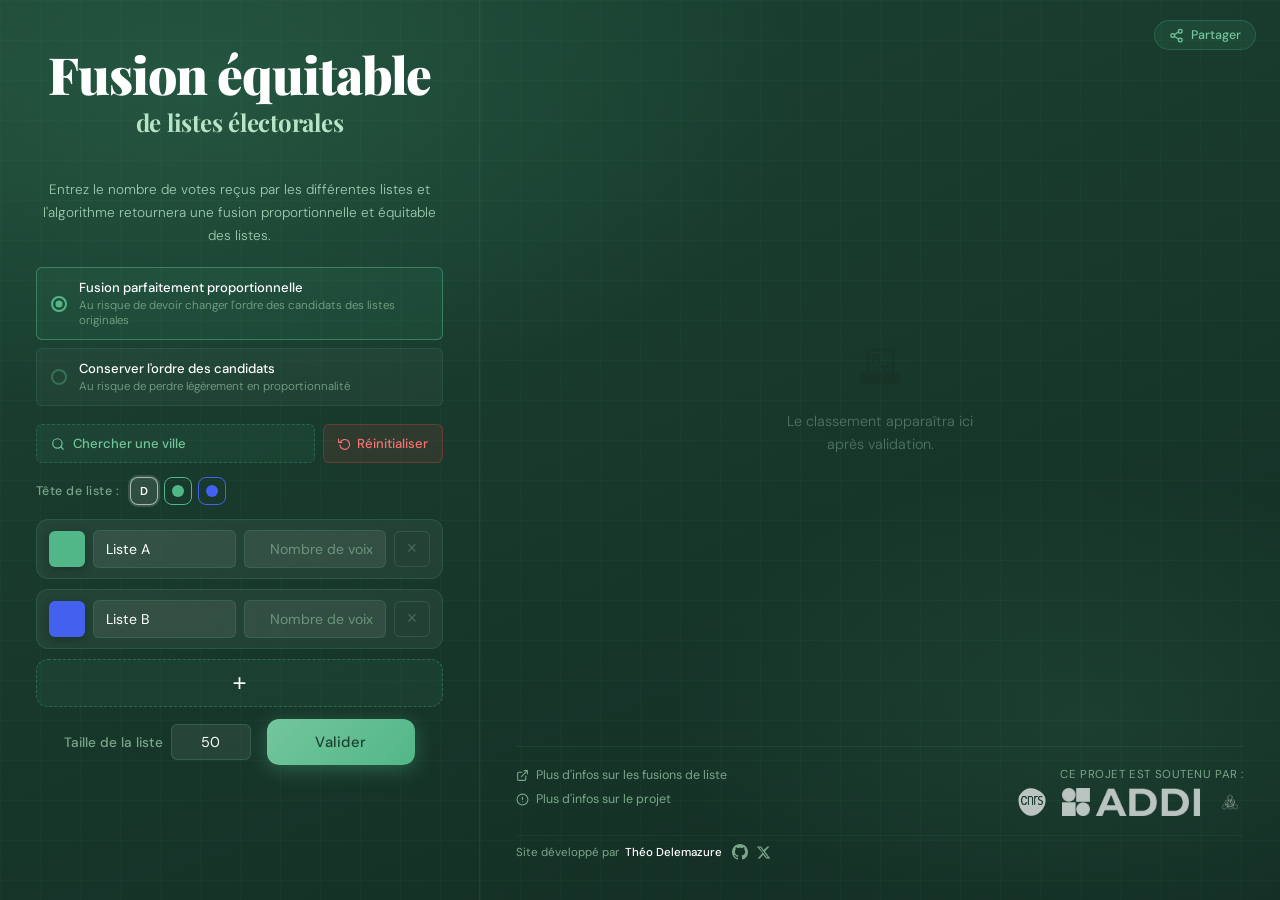
==== index.html @ e5d2de2e "initi" ====
<!DOCTYPE html>
<html lang="fr">
<head>
  <meta charset="UTF-8" />
  <meta name="viewport" content="width=device-width, initial-scale=1.0" />

  <title>Fusion équitable de listes électorales</title>
  <meta name="description" content="Calculez automatiquement la fusion proportionnelle et équitable de vos listes électorales grâce à l'algorithme Proportional Rankings." />

  <!-- Favicon SVG (logo dégradé vert→rouge) -->
  <link rel="icon" type="image/svg+xml" href="favicon.svg" />

  <!-- Open Graph (Facebook, LinkedIn, WhatsApp…) -->
  <meta property="og:type"        content="website" />
  <meta property="og:url"         content="https://theo.delemazure.fr/fusion/" />
  <meta property="og:title"       content="Fusion équitable de listes électorales" />
  <meta property="og:description" content="Calculez automatiquement la fusion proportionnelle et équitable de vos listes électorales grâce à l'algorithme Proportional Rankings." />
  <meta property="og:image"       content="https://theo.delemazure.fr/fusion/screenshot.png" />
  <meta property="og:image:width"  content="1200" />
  <meta property="og:image:height" content="630" />
  <meta property="og:locale"      content="fr_FR" />
  <meta property="og:site_name"   content="Fusion équitable" />

  <!-- Twitter Card -->
  <meta name="twitter:card"        content="summary_large_image" />
  <meta name="twitter:url"         content="https://theo.delemazure.fr/fusion/" />
  <meta name="twitter:title"       content="Fusion équitable de listes électorales" />
  <meta name="twitter:description" content="Calculez automatiquement la fusion proportionnelle et équitable de vos listes électorales grâce à l'algorithme Proportional Rankings." />
  <meta name="twitter:image"       content="https://theo.delemazure.fr/fusion/screenshot.png" />

  <link rel="preconnect" href="https://fonts.googleapis.com" />
  <link rel="preconnect" href="https://fonts.gstatic.com" crossorigin />
  <link href="https://fonts.googleapis.com/css2?family=Playfair+Display:wght@700;900&family=DM+Sans:wght@300;400;500&display=swap" rel="stylesheet" />
  <link rel="stylesheet" href="style.css" />
</head>
<body>

  <div class="bg-decoration"></div>

  <button class="share-btn" id="share-btn" title="Partager le classement">
    <svg width="15" height="15" viewBox="0 0 24 24" fill="none" stroke="currentColor" stroke-width="2" stroke-linecap="round" stroke-linejoin="round"><circle cx="18" cy="5" r="3"/><circle cx="6" cy="12" r="3"/><circle cx="18" cy="19" r="3"/><line x1="8.59" y1="13.51" x2="15.42" y2="17.49"/><line x1="15.41" y1="6.51" x2="8.59" y2="10.49"/></svg>
    Partager
  </button>

  <div class="page-wrapper">

    <!-- COLONNE GAUCHE : formulaire -->
    <main class="left-panel">

      <header class="hero">
<h1 class="hero-title">Fusion équitable</h1>
        <h2 class="hero-subtitle">de listes électorales</h2>
      </header>

      <section class="form-section">

        <p class="description">
          Entrez le nombre de votes reçus par les différentes listes et l'algorithme retournera une fusion proportionnelle et équitable des listes.
        </p>

        <!-- Mode de fusion -->
        <div class="mode-selector" id="mode-selector">
          <label class="mode-option active" id="mode-prop-label">
            <input type="radio" name="fusion-mode" value="proportional" checked class="mode-radio" />
            <span class="mode-checkmark"></span>
            <div class="mode-text">
              <span class="mode-title">Fusion parfaitement proportionnelle</span>
              <span class="mode-desc">Au risque de devoir changer l'ordre des candidats des listes originales</span>
            </div>
          </label>
          <label class="mode-option" id="mode-parity-label">
            <input type="radio" name="fusion-mode" value="parity" class="mode-radio" />
            <span class="mode-checkmark"></span>
            <div class="mode-text">
              <span class="mode-title">Conserver l'ordre des candidats</span>
              <span class="mode-desc">Au risque de perdre légèrement en proportionnalité</span>
            </div>
          </label>
        </div>

        <p class="parity-hint hidden" id="parity-hint">Indiquez le genre des têtes de liste à l'aide des boutons H et F.</p>

        <!-- Boutons ville -->
        <div class="city-action-row">
        <button class="city-search-btn" id="city-search-btn">
          <svg width="14" height="14" viewBox="0 0 24 24" fill="none" stroke="currentColor" stroke-width="2" stroke-linecap="round" stroke-linejoin="round"><circle cx="11" cy="11" r="8"/><line x1="21" y1="21" x2="16.65" y2="16.65"/></svg>
          Chercher une ville
        </button>
          <button class="reset-btn hidden" id="reset-btn" title="Réinitialiser le formulaire">
            <svg width="13" height="13" viewBox="0 0 24 24" fill="none" stroke="currentColor" stroke-width="2.2" stroke-linecap="round" stroke-linejoin="round"><polyline points="1 4 1 10 7 10"/><path d="M3.51 15a9 9 0 1 0 .49-4.5"/></svg>
            Réinitialiser
          </button>
        </div>

        <!-- Sélecteur tête de liste forcée -->
        <div class="forced-head-row" id="forced-head-row">
          <span class="forced-head-label">Tête de liste&nbsp;:</span>
          <div class="forced-head-btns" id="forced-head-btns">
            <!-- Bouton D (défaut) + boutons listes générés par JS -->
          </div>
        </div>

        <!-- Zone d'erreur -->
        <div class="error-box" id="error-box" aria-live="polite"></div>

        <div class="lists-wrapper" id="lists-wrapper"></div>

        <button class="add-btn" id="add-btn" aria-label="Ajouter une liste">
          <span class="add-btn-icon">+</span>
        </button>

        <div class="method-toggle-row">
          <span class="method-toggle-label">Méthode :</span>
          <div class="method-toggle" id="method-toggle">
            <button class="method-btn" data-method="classic">Écart minimal</button>
            <button class="method-btn active" data-method="dhondt">D'Hondt</button>
          </div>
        </div>

        <div class="validate-row">
          <div class="seats-input-group">
            <label class="seats-label" for="seats-input">Taille de la liste</label>
            <input type="number" id="seats-input" class="seats-input" value="50" min="5" max="200" />
          </div>
          <button class="validate-btn" id="validate-btn">Valider</button>
        </div>

      </section>

    </main>

    <!-- COLONNE DROITE : résultats -->
    <aside class="right-panel" id="right-panel">

      <div class="results-placeholder" id="results-placeholder">
        <span class="results-placeholder-icon">🗳</span>
        <p>Le classement apparaîtra ici après validation.</p>
      </div>
      <div class="results-content" id="results-content"></div>

      <!-- Footer info -->
      <footer class="info-footer">
        <div class="info-footer-links">
          <a href="https://example.com/article-fusions" target="_blank" class="info-link">
            <svg width="13" height="13" viewBox="0 0 24 24" fill="none" stroke="currentColor" stroke-width="2" stroke-linecap="round" stroke-linejoin="round"><path d="M18 13v6a2 2 0 0 1-2 2H5a2 2 0 0 1-2-2V8a2 2 0 0 1 2-2h6"/><polyline points="15 3 21 3 21 9"/><line x1="10" y1="14" x2="21" y2="3"/></svg>
            Plus d'infos sur les fusions de liste
          </a>
          <button class="info-link" id="info-project-btn">
            <svg width="13" height="13" viewBox="0 0 24 24" fill="none" stroke="currentColor" stroke-width="2" stroke-linecap="round" stroke-linejoin="round"><circle cx="12" cy="12" r="10"/><line x1="12" y1="8" x2="12" y2="12"/><line x1="12" y1="16" x2="12.01" y2="16"/></svg>
            Plus d'infos sur le projet
          </button>
        </div>

        <div class="info-footer-support">
          <span class="info-support-label">Ce projet est soutenu par :</span>
          <div class="info-logos">
            <a href="https://www.cnrs.fr" target="_blank"><img src="img/logo-cnrs.png" alt="CNRS" class="info-logo" /></a>
            <a href="https://advancingdemocracy.eu/" target="_blank"><img src="img/logo-addi.png" alt="ADDI" class="info-logo" /></a>
            <a href="https://www.maths-vives.fr/" target="_blank"><img src="img/logo-math-vives.png" alt="Math Vives" class="info-logo" /></a>
            <!-- Ajouter d'autres logos ici -->
          </div>
        </div>

        <div class="info-footer-dev info-dev">
          Site développé par
          <a href="https://theo.delemazure.fr" target="_blank" class="info-dev-name">Théo Delemazure</a>
          <div class="info-dev-links">
            <a href="https://github.com/TheoDlmz" target="_blank" title="GitHub" class="info-icon-link">
              <svg width="16" height="16" viewBox="0 0 24 24" fill="currentColor"><path d="M12 0C5.37 0 0 5.37 0 12c0 5.31 3.435 9.795 8.205 11.385.6.105.825-.255.825-.57 0-.285-.015-1.23-.015-2.235-3.015.555-3.795-.735-4.035-1.41-.135-.345-.72-1.41-1.23-1.695-.42-.225-1.02-.78-.015-.795.945-.015 1.62.87 1.845 1.23 1.08 1.815 2.805 1.305 3.495.99.105-.78.42-1.305.765-1.605-2.67-.3-5.46-1.335-5.46-5.925 0-1.305.465-2.385 1.23-3.225-.12-.3-.54-1.53.12-3.18 0 0 1.005-.315 3.3 1.23.96-.27 1.98-.405 3-.405s2.04.135 3 .405c2.295-1.56 3.3-1.23 3.3-1.23.66 1.65.24 2.88.12 3.18.765.84 1.23 1.905 1.23 3.225 0 4.605-2.805 5.625-5.475 5.925.435.375.81 1.095.81 2.22 0 1.605-.015 2.895-.015 3.3 0 .315.225.69.825.57A12.02 12.02 0 0 0 24 12c0-6.63-5.37-12-12-12z"/></svg>
            </a>
            <a href="https://twitter.com/DelemazureTheo" target="_blank" title="Twitter / X" class="info-icon-link">
              <svg width="15" height="15" viewBox="0 0 24 24" fill="currentColor"><path d="M18.244 2.25h3.308l-7.227 8.26 8.502 11.24H16.17l-4.714-6.231-5.401 6.231H2.748l7.73-8.835L1.254 2.25H8.08l4.253 5.622 5.911-5.622zm-1.161 17.52h1.833L7.084 4.126H5.117z"/></svg>
            </a>
          </div>
        </div>
      </footer>
    </aside>

  </div>

  <!-- Modal info projet -->
  <div class="info-overlay" id="info-overlay"></div>
  <div class="info-modal" id="info-modal">
    <button class="share-modal-close" id="info-modal-close">&times;</button>

    <section class="info-section">
      <h2 class="info-modal-title">Qui sommes-nous ?</h2>
      <p class="info-modal-text">Nous sommes chercheurs en informatique et en économie, spécialisés dans le domaine du choix social — un champ de recherche interdisciplinaire qui étudie comment agréger les préférences individuelles de manière juste et équitable.</p>
      <ul class="info-team">
        <li class="info-team-member">
          <span class="info-team-name"><a href="https://sites.google.com/view/antoineprevotat" target="_blank" class="info-team-link">Antoine Prévotat</a></span>
          <span class="info-team-affil">Doctorant au GATE Saint-Etienne</span>
        </li>
        <li class="info-team-member">
          <span class="info-team-name"><a href="https://theo.delemazure.fr" target="_blank" class="info-team-link">Théo Delemazure</a></span>
          <span class="info-team-affil">Chercheur post-doctorant à l'ILLC de l'Université d'Amsterdam</span>
        </li>
        <li class="info-team-member">
          <span class="info-team-name"><a href="https://www.lamsade.dauphine.fr/~lang/" target="_blank" class="info-team-link">Jérôme Lang</a></span>
          <span class="info-team-affil">Directeur de recherche CNRS au LAMSADE, Université Paris-Dauphine</span>
        </li>
      </ul>
      <p class="info-modal-text">Merci aussi à <a href="https://dominik-peters.de/" target="_blank" class="info-team-link">Dominik Peters</a> pour ses retours et Olivier Rouyer pour son aide.</p>
      <p class="info-modal-text">Ce projet est notamment rendu possible grâce aux financements de l'ANR « Condorcet » (<a href="https://www.maths-vives.fr/" target="_blank" class="info-team-link">Maths-vives</a>, <a href="https://anr.fr/france-2030/france-2030/" target="_blank" class="info-team-link">France 2030</a>) et de l'ERC Synergy Grant <a href="https://advancingdemocracy.eu/" target="_blank" class="info-team-link">ADDI</a>.</p>
      
      </ul>
    </section>

    <section class="info-section">
      <h2 class="info-modal-title">Quel est l'algorithme utilisé ?</h2>
      <p class="info-modal-text">L'algorithme utilisé est inspiré de la méthode de D'Hondt et suit la procédure suivante :</p>
      <pre class="info-code">Initialiser S_i = 0 pour chaque liste i
Répéter pour chaque siège k = 1 … N :
    Calculer X_i = Votes_i / (S_i + 1) pour chaque liste i
    Attribuer le siège à la liste i* qui maximise X_i
    Incrémenter S_i*</pre>
      <p class="info-modal-text info-modal-text--small">La variante qui conserve l'ordre des candidats ne prend en compte, à chaque étape, que les listes pour lesquelles le genre du prochain candidat disponible correspond au genre requis par l'alternance hommes-femmes.</p>
    </section>

    <section class="info-section">
      <h2 class="info-modal-title">Des questions ?</h2>
      <p class="info-modal-text">Vous pouvez nous contacter par e-mail à <a href="mailto:theo.delemazure@dauphine.eu" class="info-contact-link"><span class="__cf_email__" data-cfemail="700418151f5e14151c151d110a050215301411050018191e155e1505">theo.delemazure@dauphine.eu</span></a>, sur Twitter&nbsp;<a href="https://twitter.com/DelemazureTheo" target="_blank" class="info-contact-link">@DelemazureTheo</a> ou sur Bluesky&nbsp;<a href="https://bsky.app/profile/delemazuretheo.bsky.social" target="_blank" class="info-contact-link">@delemazuretheo.bsky.social</a>.</p>
    </section>
  </div>

  <!-- Modal recherche ville -->
  <div class="city-overlay" id="city-overlay"></div>
  <div class="city-modal" id="city-modal">
    <button class="share-modal-close" id="city-modal-close">&times;</button>
    <div class="city-modal-header">
      <div class="share-modal-icon">
        <svg width="20" height="20" viewBox="0 0 24 24" fill="none" stroke="currentColor" stroke-width="2" stroke-linecap="round" stroke-linejoin="round"><circle cx="11" cy="11" r="8"/><line x1="21" y1="21" x2="16.65" y2="16.65"/></svg>
      </div>
      <div>
        <h3 class="share-modal-title">Chercher une ville</h3>
        <p class="share-modal-desc">Choisissez une ville et sélectionnez les listes à fusionner.</p>
      </div>
    </div>

    <!-- Étape 1 : recherche ville -->
    <div id="city-step-1">
      <div class="city-input-wrapper">
        <input type="text" id="city-search-input" class="city-input" placeholder="Nom de la ville (min. 3 caractères)…" autocomplete="off" />
        <div class="city-results" id="city-results"></div>
      </div>
    </div>

    <!-- Étape 2 : sélection des listes (caché initialement) -->
    <div id="city-step-2" class="hidden">
      <div class="city-selected-city" id="city-selected-city"></div>
      <p class="city-step2-desc">Cochez les listes à fusionner (2 à 5) :</p>
      <div class="city-lists-checkboxes" id="city-lists-checkboxes"></div>
      <div class="city-use-candidates">
        <label class="city-candidates-label">
          <input type="checkbox" id="city-use-candidates-chk" class="city-candidates-chk" checked />
          <span>Utiliser les noms des candidats</span>
        </label>
      </div>
      <div class="city-modal-footer">
<button class="city-import-btn" id="city-import-btn" disabled>Importer les listes</button>
      </div>
    </div>
  </div>

  <!-- Modal partage -->
  <div class="share-overlay" id="share-overlay"></div>
  <div class="share-modal" id="share-modal">
    <button class="share-modal-close" id="share-modal-close">&times;</button>
    <div class="share-modal-icon">
      <svg width="22" height="22" viewBox="0 0 24 24" fill="none" stroke="currentColor" stroke-width="2" stroke-linecap="round" stroke-linejoin="round"><circle cx="18" cy="5" r="3"/><circle cx="6" cy="12" r="3"/><circle cx="18" cy="19" r="3"/><line x1="8.59" y1="13.51" x2="15.42" y2="17.49"/><line x1="15.41" y1="6.51" x2="8.59" y2="10.49"/></svg>
    </div>
    <h3 class="share-modal-title">Partager le classement</h3>
    <p class="share-modal-desc">Vous pouvez partager le classement que vous avez obtenu grâce au lien suivant. Toutes les modifications que vous ferez ensuite ne seront pas prises en compte — si vous souhaitez les repartager, cliquez à nouveau sur Partager.</p>
    <div class="share-link-row">
      <div class="share-link-input" id="share-link-display">Génération du lien…</div>
      <button class="share-copy-btn" id="share-copy-btn" title="Copier le lien">
        <svg width="15" height="15" viewBox="0 0 24 24" fill="none" stroke="currentColor" stroke-width="2" stroke-linecap="round" stroke-linejoin="round"><rect x="9" y="9" width="13" height="13" rx="2"/><path d="M5 15H4a2 2 0 0 1-2-2V4a2 2 0 0 1 2-2h9a2 2 0 0 1 2 2v1"/></svg>
      </button>
    </div>
    </div>
  </div>

  <script src="script.js"></script>
</body>
</html>
---- style.css ----
/* =========================================
   CSS VARIABLES & RESET
   ========================================= */

:root {
  --green-deep:    #1B4332;
  --green-dark:    #2D6A4F;
  --green-mid:     #40916C;
  --green-base:    #52B788;
  --green-light:   #74C69D;
  --green-pale:    #B7E4C7;
  --green-ghost:   #D8F3DC;

  --cream:         #F8FAF5;
  --white:         #FFFFFF;

  --text-dark:     #1B2E22;
  --text-mid:      #3A5A46;
  --text-muted:    #7BA68A;

  --red-soft:      #E63946;
  --red-hover:     #C1121F;

  --radius-sm:     6px;
  --radius-md:     12px;
  --radius-lg:     20px;

  --shadow-sm:     0 2px 8px rgba(27, 67, 50, 0.10);
  --shadow-md:     0 6px 24px rgba(27, 67, 50, 0.14);
  --shadow-lg:     0 16px 48px rgba(27, 67, 50, 0.18);

  --transition:    0.22s cubic-bezier(0.4, 0, 0.2, 1);
}

*, *::before, *::after {
  box-sizing: border-box;
  margin: 0;
  padding: 0;
}

html, body {
  height: 100%;
  font-size: 16px;
}

body {
  background-color: var(--green-deep);
  color: var(--text-dark);
  font-family: 'DM Sans', sans-serif;
  overflow: hidden;
  position: relative;
}

/* =========================================
   BACKGROUND DECORATION
   ========================================= */

.bg-decoration {
  position: fixed;
  inset: 0;
  z-index: 0;
  pointer-events: none;
  background:
    radial-gradient(ellipse 80% 60% at 15% 10%, rgba(82, 183, 136, 0.18) 0%, transparent 60%),
    radial-gradient(ellipse 60% 50% at 85% 80%, rgba(64, 145, 108, 0.14) 0%, transparent 55%),
    linear-gradient(160deg, var(--green-deep) 0%, #142d24 100%);
}

.bg-decoration::after {
  content: '';
  position: absolute;
  inset: 0;
  background-image:
    linear-gradient(rgba(82, 183, 136, 0.04) 1px, transparent 1px),
    linear-gradient(90deg, rgba(82, 183, 136, 0.04) 1px, transparent 1px);
  background-size: 40px 40px;
}

/* =========================================
   TWO-COLUMN PAGE WRAPPER
   ========================================= */

.page-wrapper {
  position: relative;
  z-index: 1;
  display: flex;
  height: 100vh;
  width: 100%;
}

/* =========================================
   LEFT PANEL
   ========================================= */

.left-panel {
  flex: 0 0 480px;
  min-width: 320px;
  height: 100vh;
  overflow-y: auto;
  padding: 48px 36px 32px;
  border-right: 1px solid rgba(82, 183, 136, 0.12);
}

/* scrollbar gauche */
.left-panel::-webkit-scrollbar { width: 4px; }
.left-panel::-webkit-scrollbar-track { background: transparent; }
.left-panel::-webkit-scrollbar-thumb { background: rgba(82, 183, 136, 0.25); border-radius: 2px; }

/* =========================================
   RIGHT PANEL
   ========================================= */

.right-panel {
  flex: 1;
  height: 100vh;
  overflow-y: auto;
  padding: 48px 36px 32px;
  display: flex;
  flex-direction: column;
  position: relative;
}

.right-panel::-webkit-scrollbar { width: 4px; }
.right-panel::-webkit-scrollbar-track { background: transparent; }
.right-panel::-webkit-scrollbar-thumb { background: rgba(82, 183, 136, 0.25); border-radius: 2px; }

/* Placeholder avant calcul */
.results-placeholder {
  flex: 1;
  display: flex;
  flex-direction: column;
  align-items: center;
  justify-content: center;
  gap: 14px;
  opacity: 0.35;
  text-align: center;
}

.results-placeholder-icon {
  font-size: 2.8rem;
}

.results-placeholder p {
  font-size: 0.9rem;
  color: var(--green-pale);
  font-weight: 300;
  max-width: 220px;
  line-height: 1.6;
}

.results-placeholder.hidden {
  display: none;
}

/* =========================================
   RESULTS CONTENT
   ========================================= */

.results-content {
  display: none;
  flex-direction: column;
  gap: 0;
}

.results-content.visible {
  display: flex;
}

.results-header {
  margin-bottom: 20px;
}

.results-title {
  font-family: 'Playfair Display', serif;
  font-size: 1.5rem;
  font-weight: 700;
  color: var(--white);
  margin-bottom: 4px;
}

.results-subtitle {
  font-size: 0.8rem;
  color: var(--text-muted);
  font-weight: 300;
  letter-spacing: 0.04em;
}

/* Résumé des scores */
.results-summary {
  display: flex;
  flex-wrap: wrap;
  gap: 8px;
  margin-bottom: 20px;
}

.summary-chip {
  display: flex;
  align-items: center;
  gap: 7px;
  padding: 5px 12px;
  border-radius: 999px;
  background: rgba(255,255,255,0.06);
  border: 1px solid rgba(82, 183, 136, 0.15);
  font-size: 0.78rem;
  color: var(--green-pale);
}

.summary-chip-dot {
  width: 9px;
  height: 9px;
  border-radius: 50%;
  flex-shrink: 0;
}

/* Classement */
.ranking-list {
  display: flex;
  flex-direction: column;
  gap: 4px;
}

.ranking-item {
  display: flex;
  align-items: center;
  gap: 8px;
  padding: 9px 10px 9px 8px;
  border-radius: var(--radius-sm);
  animation: itemFadeIn 0.3s ease both;
  cursor: grab;
  user-select: none;
  transition: opacity var(--transition), transform var(--transition), box-shadow var(--transition);
}

.ranking-item:active {
  cursor: grabbing;
}

.ranking-item.drag-src {
  opacity: 0.35;
}

.ranking-item.drag-over-top {
  box-shadow: 0 -3px 0 0 rgba(255,255,255,0.8) inset;
  transform: translateY(2px);
}

.ranking-item.drag-over-bot {
  box-shadow: 0 3px 0 0 rgba(255,255,255,0.8) inset;
  transform: translateY(-2px);
}

.ranking-item.no-anim {
  animation: none !important;
}

@keyframes itemFadeIn {
  from { opacity: 0; transform: translateX(10px); }
  to   { opacity: 1; transform: translateX(0); }
}

/* Poignée drag */
.ranking-handle {
  display: flex;
  align-items: center;
  flex-shrink: 0;
  opacity: 0.5;
  transition: opacity var(--transition);
}

.ranking-item:hover .ranking-handle {
  opacity: 1;
}

.ranking-position {
  font-size: 0.72rem;
  font-weight: 500;
  width: 22px;
  text-align: right;
  flex-shrink: 0;
  font-variant-numeric: tabular-nums;
}

.ranking-name {
  font-size: 0.88rem;
  font-weight: 500;
  flex: 1;
  min-width: 0;
  overflow: hidden;
  text-overflow: ellipsis;
  white-space: nowrap;
}

/* Bouton crayon */
.ranking-edit-btn {
  flex-shrink: 0;
  width: 26px;
  height: 26px;
  border: none;
  background: rgba(0,0,0,0.12);
  border-radius: 5px;
  display: flex;
  align-items: center;
  justify-content: center;
  cursor: pointer;
  opacity: 0;
  transition: opacity var(--transition), background var(--transition), transform var(--transition);
  padding: 0;
}

.ranking-item:hover .ranking-edit-btn {
  opacity: 1;
}

.ranking-edit-btn:hover {
  background: rgba(0,0,0,0.22);
  transform: scale(1.1);
}

/* Dropdown choix parti */
.parti-dropdown {
  position: absolute;
  z-index: 100;
  background: #1e3d2f;
  border: 1px solid rgba(82,183,136,0.3);
  border-radius: var(--radius-md);
  padding: 6px;
  width: 155px;
  box-shadow: var(--shadow-lg);
  animation: dropdownIn 0.15s ease;
}

@keyframes dropdownIn {
  from { opacity: 0; transform: scale(0.95) translateY(-4px); }
  to   { opacity: 1; transform: scale(1) translateY(0); }
}

.parti-option {
  display: flex;
  align-items: center;
  gap: 9px;
  padding: 8px 10px;
  border-radius: var(--radius-sm);
  cursor: pointer;
  font-size: 0.85rem;
  color: var(--green-pale);
  transition: background var(--transition);
}

.parti-option:hover {
  background: rgba(82,183,136,0.15);
  color: var(--white);
}

.parti-option.current {
  color: var(--white);
  font-weight: 500;
}

.parti-option.current::after {
  content: '✓';
  margin-left: auto;
  font-size: 0.75rem;
  color: var(--green-base);
}

.parti-option-dot {
  width: 10px;
  height: 10px;
  border-radius: 50%;
  flex-shrink: 0;
}

/* =========================================
   HERO / HEADER
   ========================================= */

.hero {
  text-align: center;
  margin-bottom: 40px;
}

.hero-title {
  font-family: 'Playfair Display', serif;
  font-weight: 900;
  font-size: clamp(2rem, 5vw, 3.2rem);
  line-height: 1.05;
  color: var(--white);
  letter-spacing: -0.02em;
}

.hero-subtitle {
  font-family: 'Playfair Display', serif;
  font-weight: 700;
  font-size: clamp(1rem, 2.5vw, 1.5rem);
  color: var(--green-pale);
  letter-spacing: -0.01em;
  margin-top: 4px;
}

/* =========================================
   FORM SECTION
   ========================================= */

.form-section {
  display: flex;
  flex-direction: column;
  gap: 0;
}

.description {
  font-size: 0.85rem;
  font-weight: 300;
  line-height: 1.7;
  color: var(--green-pale);
  text-align: center;
  margin-bottom: 20px;
  opacity: 0.85;
}

/* =========================================
   ERROR BOX
   ========================================= */

.error-box {
  display: none;
  background: rgba(230, 57, 70, 0.12);
  border: 1px solid rgba(230, 57, 70, 0.35);
  border-radius: var(--radius-md);
  padding: 12px 16px;
  margin-bottom: 14px;
  font-size: 0.85rem;
  color: #ff8a93;
  line-height: 1.5;
  animation: errorIn 0.2s ease;
}

@keyframes errorIn {
  from { opacity: 0; transform: translateY(-4px); }
  to   { opacity: 1; transform: translateY(0); }
}

.error-box.visible {
  display: block;
}

/* =========================================
   LISTS WRAPPER
   ========================================= */

.lists-wrapper {
  display: flex;
  flex-direction: column;
  gap: 10px;
}

/* =========================================
   LIST ROW
   ========================================= */

.list-row {
  display: grid;
  grid-template-columns: 36px 1fr 1fr 36px;
  align-items: center;
  gap: 8px;
  background: rgba(255, 255, 255, 0.05);
  border: 1px solid rgba(82, 183, 136, 0.18);
  border-radius: var(--radius-md);
  padding: 10px 12px;
  backdrop-filter: blur(6px);
  transition: border-color var(--transition), box-shadow var(--transition);
}

.list-row.error-highlight {
  border-color: rgba(230, 57, 70, 0.5);
}

@keyframes rowSlideIn {
  from { opacity: 0; transform: translateY(-8px); }
  to   { opacity: 1; transform: translateY(0); }
}

.list-row:hover {
  border-color: rgba(82, 183, 136, 0.35);
  box-shadow: var(--shadow-sm);
}

/* =========================================
   COLOR SWATCH
   ========================================= */

.color-swatch-wrapper {
  position: relative;
  width: 36px;
  height: 36px;
  flex-shrink: 0;
}

.color-swatch-display {
  width: 36px;
  height: 36px;
  border-radius: var(--radius-sm);
  cursor: pointer;
  box-shadow: 0 2px 8px rgba(0,0,0,0.25);
  transition: transform var(--transition), box-shadow var(--transition);
  pointer-events: none;
}

.color-swatch-wrapper:hover .color-swatch-display {
  transform: scale(1.1);
  box-shadow: 0 4px 14px rgba(0,0,0,0.35);
}

.color-swatch {
  position: absolute;
  inset: 0;
  opacity: 0;
  width: 100%;
  height: 100%;
  cursor: pointer;
  border: none;
  padding: 0;
}

/* =========================================
   INPUTS
   ========================================= */

.input-name,
.input-votes {
  background: rgba(255, 255, 255, 0.07);
  border: 1px solid rgba(82, 183, 136, 0.2);
  border-radius: var(--radius-sm);
  padding: 9px 12px;
  font-family: 'DM Sans', sans-serif;
  font-size: 0.88rem;
  font-weight: 400;
  color: var(--white);
  outline: none;
  width: 100%;
  transition: border-color var(--transition), background var(--transition), box-shadow var(--transition);
}

.input-name::placeholder,
.input-votes::placeholder {
  color: var(--text-muted);
  opacity: 0.8;
}

.input-name:focus,
.input-votes:focus {
  border-color: var(--green-base);
  background: rgba(82, 183, 136, 0.1);
  box-shadow: 0 0 0 3px rgba(82, 183, 136, 0.15);
}

.input-votes {
  text-align: right;
}

/* =========================================
   DELETE BUTTON
   ========================================= */

.delete-btn {
  width: 36px;
  height: 36px;
  border-radius: var(--radius-sm);
  border: 1px solid rgba(255, 255, 255, 0.1);
  background: transparent;
  color: rgba(255, 255, 255, 0.2);
  font-size: 1.1rem;
  line-height: 1;
  cursor: default;
  display: flex;
  align-items: center;
  justify-content: center;
  transition: background var(--transition), border-color var(--transition), color var(--transition), transform var(--transition);
  flex-shrink: 0;
}

.delete-btn.active {
  border-color: rgba(230, 57, 70, 0.4);
  color: var(--red-soft);
  cursor: pointer;
}

.delete-btn.active:hover {
  background: rgba(230, 57, 70, 0.15);
  border-color: var(--red-soft);
  transform: scale(1.08);
}

.delete-btn.active:active {
  transform: scale(0.95);
}

/* =========================================
   ADD BUTTON
   ========================================= */

.add-btn {
  margin-top: 10px;
  width: 100%;
  height: 48px;
  background: rgba(82, 183, 136, 0.07);
  border: 1.5px dashed rgba(82, 183, 136, 0.35);
  border-radius: var(--radius-md);
  display: flex;
  align-items: center;
  justify-content: center;
  cursor: pointer;
  transition: background var(--transition), border-color var(--transition), transform var(--transition);
}

.add-btn:hover {
  background: rgba(82, 183, 136, 0.14);
  border-color: var(--green-base);
}

.add-btn:active {
  transform: scale(0.99);
}

.add-btn.hidden {
  display: none;
}

.add-btn-icon {
  color: var(--white);
  font-size: 1.5rem;
  font-weight: 300;
  line-height: 1;
  user-select: none;
  transition: transform var(--transition);
}

.add-btn:hover .add-btn-icon {
  transform: scale(1.2) rotate(90deg);
}

/* =========================================
   VALIDATE BUTTON
   ========================================= */

.validate-btn {
  font-family: 'DM Sans', sans-serif;
  font-size: 0.92rem;
  font-weight: 500;
  letter-spacing: 0.04em;
  color: var(--green-deep);
  background: linear-gradient(135deg, var(--green-light) 0%, var(--green-base) 100%);
  border: none;
  border-radius: var(--radius-md);
  padding: 13px 48px;
  cursor: pointer;
  box-shadow: 0 4px 20px rgba(82, 183, 136, 0.35);
  transition: transform var(--transition), box-shadow var(--transition), filter var(--transition);
}

.validate-btn:hover {
  transform: translateY(-2px);
  box-shadow: 0 8px 32px rgba(82, 183, 136, 0.45);
  filter: brightness(1.05);
}

.validate-btn:active {
  transform: translateY(0);
  box-shadow: 0 4px 14px rgba(82, 183, 136, 0.3);
}

/* =========================================
   RESPONSIVE — mobile : empilé
   ========================================= */

@media (max-width: 768px) {
  body {
    overflow: auto;
  }

  .page-wrapper {
    flex-direction: column;
    height: auto;
    min-height: 100vh;
  }

  .left-panel {
    flex: none;
    height: auto;
    overflow-y: visible;
    border-right: none;
    border-bottom: 1px solid rgba(82, 183, 136, 0.12);
    padding: 36px 20px 40px;
  }

  .right-panel {
    flex: none;
    height: auto;
    overflow-y: visible;
    padding: 36px 20px 60px;
    min-height: 300px;
  }

  .results-placeholder {
  flex: 1;
    height: 200px;
  }
}

/* =========================================
   DISPROPORTIONNALITÉ BAR
   ========================================= */

.dispro-row {
  display: flex;
  flex-direction: column;
  margin-bottom: 16px;
  background: rgba(255,255,255,0.03);
  border: 1px solid rgba(82,183,136,0.18);
  border-radius: var(--radius-md);
  overflow: hidden;
}

.dispro-bar {
  display: flex;
  align-items: stretch;
  flex: 1;
  gap: 0;
  background: rgba(255, 255, 255, 0.04);
  border: 1px solid rgba(82, 183, 136, 0.18);
  border-radius: var(--radius-md);
  overflow: hidden;
  animation: rowSlideIn 0.25s ease;
  min-width: 0;
}

.dispro-sep {
  width: 1px;
  background: rgba(82, 183, 136, 0.18);
  flex-shrink: 0;
  margin: 8px 0;
}

.dispro-block {
  display: flex;
  flex-direction: column;
  justify-content: center;
  gap: 3px;
  padding: 12px 14px;
  flex: 1;
  min-width: 0;
}

.dispro-block--total {
  flex: 0 0 auto;
  min-width: 110px;
  border-right: 1px solid rgba(82, 183, 136, 0.18);
  background: rgba(82, 183, 136, 0.06);
}

.dispro-dot {
  width: 8px;
  height: 8px;
  border-radius: 50%;
  flex-shrink: 0;
  margin-bottom: 1px;
}

.dispro-label {
  font-size: 0.68rem;
  font-weight: 500;
  letter-spacing: 0.06em;
  text-transform: uppercase;
  color: var(--text-muted);
  white-space: nowrap;
  overflow: hidden;
  text-overflow: ellipsis;
}

.dispro-value {
  font-size: 1.25rem;
  font-weight: 700;
  color: var(--white);
  font-variant-numeric: tabular-nums;
  line-height: 1.1;
}

.dispro-value-row {
  display: flex;
  align-items: baseline;
  gap: 6px;
}

.dispro-sub {
  display: flex;
  gap: 5px;
  font-size: 0.72rem;
  font-variant-numeric: tabular-nums;
}

.dispro-pos {
  color: #52B788;
  font-weight: 500;
}

.dispro-neg {
  color: #E07070;
  font-weight: 500;
}

/* =========================================
   PARITY CHECKBOX
   ========================================= */

.parity-option {
  display: flex;
  align-items: center;
  gap: 10px;
  cursor: pointer;
  margin-bottom: 16px;
  width: fit-content;
  user-select: none;
}

.parity-checkbox {
  display: none;
}

.parity-checkmark {
  width: 18px;
  height: 18px;
  border: 1.5px solid rgba(82, 183, 136, 0.4);
  border-radius: 4px;
  background: transparent;
  flex-shrink: 0;
  position: relative;
  transition: border-color var(--transition), background var(--transition);
}

.parity-checkmark::after {
  content: '';
  position: absolute;
  top: 2px;
  left: 5px;
  width: 5px;
  height: 9px;
  border: 2px solid var(--green-deep);
  border-top: none;
  border-left: none;
  transform: rotate(45deg) scale(0);
  transition: transform 0.15s ease;
}

.parity-checkbox:checked + .parity-checkmark {
  background: var(--green-base);
  border-color: var(--green-base);
}

.parity-checkbox:checked + .parity-checkmark::after {
  transform: rotate(45deg) scale(1);
}

.parity-option-text {
  font-size: 0.85rem;
  font-weight: 400;
  color: var(--green-pale);
  transition: color var(--transition);
}

.parity-option:hover .parity-option-text {
  color: var(--white);
}

.parity-option:hover .parity-checkmark {
  border-color: var(--green-base);
}

/* =========================================
   GENDER TOGGLE (dans chaque liste)
   ========================================= */

.gender-toggle {
  display: flex;
  gap: 3px;
  flex-shrink: 0;
}

.gender-toggle.hidden {
  display: none;
}

.gender-btn {
  width: 28px;
  height: 36px;
  border-radius: var(--radius-sm);
  border: 1px solid rgba(82, 183, 136, 0.25);
  background: transparent;
  color: var(--text-muted);
  font-family: 'DM Sans', sans-serif;
  font-size: 0.78rem;
  font-weight: 600;
  cursor: pointer;
  transition: background var(--transition), color var(--transition), border-color var(--transition);
  line-height: 1;
}

.gender-btn:hover {
  border-color: var(--green-base);
  color: var(--white);
}

.gender-btn.active {
  background: var(--green-mid);
  border-color: var(--green-base);
  color: var(--white);
}

/* Adapter la grid quand genre visible */
.list-row:has(.gender-toggle:not(.hidden)) {
  grid-template-columns: 36px 1fr 1fr 62px 36px;
}

/* =========================================
   BADGE GENRE dans le classement
   ========================================= */

.ranking-gender-badge {
  font-size: 0.7rem;
  font-weight: 700;
  letter-spacing: 0.04em;
  padding: 2px 6px;
  border-radius: 4px;
  border: 1px solid currentColor;
  flex-shrink: 0;
  opacity: 0.85;
}

/* =========================================
   TOAST ERREUR PARITÉ
   ========================================= */

.parity-toast {
  position: fixed;
  bottom: 28px;
  right: 28px;
  z-index: 999;
  background: #2d1a1d;
  border: 1px solid rgba(230, 57, 70, 0.45);
  border-radius: var(--radius-md);
  padding: 13px 18px;
  max-width: 340px;
  font-size: 0.83rem;
  line-height: 1.5;
  color: #ff8a93;
  box-shadow: 0 8px 32px rgba(0,0,0,0.4);
  opacity: 0;
  transform: translateY(10px);
  pointer-events: none;
  transition: opacity 0.25s ease, transform 0.25s ease;
}

.parity-toast.visible {
  opacity: 1;
  transform: translateY(0);
}

/* =========================================
   PARITY HINT TEXT
   ========================================= */

.parity-hint {
  font-size: 0.78rem;
  color: var(--text-muted);
  font-weight: 300;
  font-style: italic;
  margin-top: -10px;
  margin-bottom: 14px;
  padding-left: 2px;
  transition: opacity var(--transition);
}

.parity-hint.hidden {
  display: none;
}

/* =========================================
   PARITY STATUS BLOCK
   ========================================= */

.parity-status {
  display: flex;
  flex-direction: row;
  align-items: center;
  gap: 10px;
  padding: 10px 16px;
  border-radius: var(--radius-md);
  border: 1px solid;
  flex-shrink: 0;
  min-width: 110px;
  animation: rowSlideIn 0.25s ease;
}

.parity-status--ok {
  background: rgba(82, 183, 136, 0.10);
  border-color: rgba(82, 183, 136, 0.35);
}

.parity-status--broken {
  background: rgba(230, 57, 70, 0.10);
  border-color: rgba(230, 57, 70, 0.35);
}

.parity-status-icon {
  font-size: 1.1rem;
  font-weight: 700;
  line-height: 1;
  flex-shrink: 0;
}

.parity-status--ok    .parity-status-icon { color: var(--green-base); }
.parity-status--broken .parity-status-icon { color: var(--red-soft); }

.parity-status-label {
  font-size: 0.65rem;
  font-weight: 500;
  letter-spacing: 0.08em;
  text-transform: uppercase;
  color: var(--text-muted);
}

.parity-status-value {
  font-size: 0.85rem;
  font-weight: 600;
  line-height: 1.1;
}

.parity-status--ok    .parity-status-value { color: var(--green-light); }
.parity-status--broken .parity-status-value { color: #ff8a93; }

/* =========================================
   GENDER BADGE — violation
   ========================================= */

.ranking-gender-badge--violation {
  font-weight: 700;
  background: rgba(255, 107, 107, 0.15);
}

/* =========================================
   SEATS INPUT
   ========================================= */

.validate-row {
  display: flex;
  align-items: center;
  justify-content: center;
  gap: 16px;
  flex-wrap: wrap;
  margin-top: 12px;
}

.seats-input-group {
  display: flex;
  flex-direction: row;
  align-items: center;
  gap: 8px;
}

.seats-label {
  font-size: 0.85rem;
  font-weight: 500;
  color: var(--text-muted);
  white-space: nowrap;
}

.seats-input {
  width: 80px;
  background: rgba(255,255,255,0.07);
  border: 1px solid rgba(82,183,136,0.25);
  border-radius: var(--radius-sm);
  padding: 8px 10px;
  font-family: 'DM Sans', sans-serif;
  font-size: 0.9rem;
  color: var(--white);
  outline: none;
  text-align: center;
  transition: border-color var(--transition), box-shadow var(--transition);
}

.seats-input:focus {
  border-color: var(--green-base);
  box-shadow: 0 0 0 3px rgba(82,183,136,0.15);
}

input[type=number]::-webkit-inner-spin-button,
input[type=number]::-webkit-outer-spin-button {
  -webkit-appearance: none;
  margin: 0;
}

input[type=number] {
  -moz-appearance: textfield;
}

/* =========================================
   DISPRO LABEL ROW (avec bouton [i])
   ========================================= */

.dispro-label-row {
  display: flex;
  align-items: center;
  gap: 5px;
  margin-bottom: 2px;
}

.dispro-info-btn {
  display: inline-flex;
  align-items: center;
  justify-content: center;
  width: 14px;
  height: 14px;
  border-radius: 50%;
  border: 1px solid var(--text-muted);
  font-size: 0.6rem;
  font-weight: 700;
  font-style: normal;
  color: var(--text-muted);
  cursor: default;
  flex-shrink: 0;
  transition: border-color var(--transition), color var(--transition);
  user-select: none;
  line-height: 1;
}

.dispro-info-btn:hover {
  border-color: var(--green-light);
  color: var(--green-light);
}

/* =========================================
   TOOLTIP
   ========================================= */

.info-tooltip {
  position: fixed;
  z-index: 9999;
  transform: translate(-50%, -100%);
  background: #122b1e;
  border: 1px solid rgba(82,183,136,0.3);
  border-radius: var(--radius-md);
  padding: 10px 14px;
  max-width: 280px;
  font-size: 0.78rem;
  line-height: 1.55;
  color: var(--green-pale);
  box-shadow: var(--shadow-lg);
  pointer-events: none;
  opacity: 0;
  transition: opacity 0.18s ease;
  margin-top: -6px;
}

.info-tooltip em {
  color: var(--white);
  font-style: italic;
}

.info-tooltip.visible {
  opacity: 1;
}

/* Petite flèche vers le bas */
.info-tooltip::after {
  content: '';
  position: absolute;
  bottom: -5px;
  left: 50%;
  transform: translateX(-50%);
  width: 8px;
  height: 8px;
  background: #122b1e;
  border-right: 1px solid rgba(82,183,136,0.3);
  border-bottom: 1px solid rgba(82,183,136,0.3);
  transform: translateX(-50%) rotate(45deg);
}

/* =========================================
   LIST ROW — animations entrée / sortie
   ========================================= */

.list-row.row-entering {
  animation: rowSlideIn 0.28s cubic-bezier(0.4, 0, 0.2, 1) forwards;
}

@keyframes rowSlideOut {
  from { opacity: 1; transform: translateX(0); max-height: 80px; margin-bottom: 0; }
  to   { opacity: 0; transform: translateX(-12px); max-height: 0; margin-bottom: -10px; overflow: hidden; }
}

.list-row.row-removing {
  animation: rowSlideOut 0.22s ease forwards;
  pointer-events: none;
}

/* =========================================
   BOUTON PARTAGER
   ========================================= */

.share-btn {
  position: absolute;
  top: 0;
  right: 0;
  display: flex;
  align-items: center;
  gap: 7px;
  font-family: 'DM Sans', sans-serif;
  font-size: 0.78rem;
  font-weight: 500;
  color: var(--green-light);
  background: rgba(82,183,136,0.1);
  border: 1px solid rgba(82,183,136,0.25);
  border-radius: 999px;
  padding: 6px 14px;
  cursor: pointer;
  transition: background var(--transition), border-color var(--transition), color var(--transition);
  white-space: nowrap;
}

.share-btn:hover {
  background: rgba(82,183,136,0.2);
  border-color: rgba(82,183,136,0.5);
  color: var(--white);
}

/* =========================================
   MODAL PARTAGE
   ========================================= */

.share-overlay {
  position: fixed;
  inset: 0;
  background: rgba(0,0,0,0.55);
  backdrop-filter: blur(3px);
  z-index: 200;
  opacity: 0;
  pointer-events: none;
  transition: opacity 0.25s ease;
}

.share-overlay.visible {
  opacity: 1;
  pointer-events: all;
}

.share-modal {
  position: fixed;
  top: 50%;
  left: 50%;
  z-index: 201;
  transform: translate(-50%, -48%) scale(0.96);
  opacity: 0;
  pointer-events: none;
  transition: opacity 0.25s ease, transform 0.25s ease;

  background: #152d22;
  border: 1px solid rgba(82,183,136,0.25);
  border-radius: var(--radius-lg);
  padding: 32px 28px 28px;
  width: min(480px, 90vw);
  box-shadow: var(--shadow-lg);
}

.share-modal.visible {
  opacity: 1;
  pointer-events: all;
  transform: translate(-50%, -50%) scale(1);
}

.share-modal-close {
  position: absolute;
  top: 14px;
  right: 16px;
  background: transparent;
  border: none;
  color: var(--text-muted);
  font-size: 1.3rem;
  cursor: pointer;
  line-height: 1;
  padding: 4px 6px;
  border-radius: 4px;
  transition: color var(--transition), background var(--transition);
}

.share-modal-close:hover {
  color: var(--white);
  background: rgba(255,255,255,0.08);
}

.share-modal-icon {
  width: 44px;
  height: 44px;
  border-radius: 12px;
  background: rgba(82,183,136,0.15);
  border: 1px solid rgba(82,183,136,0.25);
  display: flex;
  align-items: center;
  justify-content: center;
  color: var(--green-light);
  margin-bottom: 16px;
}

.share-modal-title {
  font-family: 'Playfair Display', serif;
  font-size: 1.25rem;
  font-weight: 700;
  color: var(--white);
  margin-bottom: 10px;
}

.share-modal-desc {
  font-size: 0.83rem;
  font-weight: 300;
  line-height: 1.65;
  color: var(--green-pale);
  opacity: 0.85;
  margin-bottom: 20px;
}

.share-link-row {
  display: flex;
  gap: 8px;
  align-items: center;
}

.share-link-input {
  flex: 1;
  background: rgba(0,0,0,0.25);
  border: 1px solid rgba(82,183,136,0.2);
  border-radius: var(--radius-sm);
  padding: 10px 14px;
  font-family: 'DM Sans', monospace;
  font-size: 0.8rem;
  color: var(--green-pale);
  overflow: hidden;
  text-overflow: ellipsis;
  white-space: nowrap;
  user-select: all;
  cursor: text;
}

.share-link-input.error {
  color: #ff8a93;
  border-color: rgba(230,57,70,0.3);
}

.share-copy-btn {
  flex-shrink: 0;
  width: 38px;
  height: 38px;
  border-radius: var(--radius-sm);
  background: rgba(82,183,136,0.12);
  border: 1px solid rgba(82,183,136,0.25);
  color: var(--green-light);
  display: flex;
  align-items: center;
  justify-content: center;
  cursor: pointer;
  transition: background var(--transition), border-color var(--transition);
}

.share-copy-btn:hover {
  background: rgba(82,183,136,0.22);
  border-color: var(--green-base);
}

.share-copied-toast {
  margin-top: 10px;
  font-size: 0.78rem;
  color: var(--green-light);
  text-align: center;
  height: 18px;
  opacity: 0;
  transition: opacity 0.2s ease;
}

.share-copied-toast.visible {
  opacity: 1;
}

/* =========================================
   RIGHT PANEL TOPBAR
   ========================================= */

.right-panel-topbar {
  display: flex;
  justify-content: flex-end;
  margin-bottom: 16px;
  flex-shrink: 0;
}

/* Share btn est fixed, on neutralise l'ancien position:absolute hérité */
.share-btn {
  position: fixed;
  top: 20px;
  right: 24px;
  z-index: 50;
}

/* =========================================
   HERO LOGO
   ========================================= */

.hero-logo {
  width: 48px;
  height: 48px;
  border-radius: 12px;
  margin: 0 auto 16px;
  display: block;
  box-shadow: 0 4px 20px rgba(0,0,0,0.3);
}

/* =========================================
   SÉLECTEUR TÊTE DE LISTE FORCÉE
   ========================================= */

.forced-head-row {
  display: flex;
  align-items: center;
  gap: 10px;
  margin-bottom: 14px;
  flex-wrap: wrap;
}

.forced-head-label {
  font-size: 0.78rem;
  font-weight: 500;
  color: var(--text-muted);
  letter-spacing: 0.04em;
  white-space: nowrap;
}

.forced-head-btns {
  display: flex;
  gap: 6px;
  flex-wrap: wrap;
}

.forced-head-btn {
  position: relative;
  width: 28px;
  height: 28px;
  border-radius: 8px;
  border: 1.5px solid rgba(255,255,255,0.18);
  background: transparent;
  cursor: pointer;
  display: flex;
  align-items: center;
  justify-content: center;
  transition: border-color var(--transition), background var(--transition), transform var(--transition);
  font-family: 'DM Sans', sans-serif;
  font-size: 0.72rem;
  font-weight: 600;
  color: var(--text-muted);
}

.forced-head-btn:hover {
  border-color: rgba(255,255,255,0.45);
  transform: translateY(-1px);
}

.forced-head-btn.active {
  border-color: rgba(255,255,255,0.6);
  box-shadow: 0 0 0 2px rgba(255,255,255,0.15);
}

.forced-head-btn--default.active {
  color: var(--white);
  background: rgba(255,255,255,0.1);
}

.forced-head-dot {
  width: 12px;
  height: 12px;
  border-radius: 50%;
  display: block;
  flex-shrink: 0;
}

/* Tooltip au hover */
.forced-head-btn::after {
  content: attr(data-tooltip);
  position: absolute;
  bottom: calc(100% + 6px);
  left: 50%;
  transform: translateX(-50%);
  background: #122b1e;
  border: 1px solid rgba(82,183,136,0.3);
  color: var(--green-pale);
  font-size: 0.7rem;
  font-weight: 400;
  white-space: nowrap;
  padding: 4px 8px;
  border-radius: 6px;
  pointer-events: none;
  opacity: 0;
  transition: opacity 0.15s ease;
  z-index: 10;
}

.forced-head-btn:hover::after {
  opacity: 1;
}

/* =========================================
   MODE SELECTOR (radio buttons)
   ========================================= */

.mode-selector {
  display: flex;
  flex-direction: column;
  gap: 8px;
  margin-bottom: 18px;
}

.mode-option {
  display: flex;
  align-items: center;
  gap: 12px;
  padding: 11px 14px;
  border-radius: var(--radius-sm);
  border: 1px solid rgba(82,183,136,0.15);
  background: rgba(255,255,255,0.03);
  cursor: pointer;
  transition: border-color var(--transition), background var(--transition);
  user-select: none;
}

.mode-option:hover {
  border-color: rgba(82,183,136,0.35);
  background: rgba(82,183,136,0.05);
}

.mode-option.active {
  border-color: rgba(82,183,136,0.5);
  background: rgba(82,183,136,0.08);
}

.mode-radio {
  display: none;
}

.mode-checkmark {
  width: 16px;
  height: 16px;
  border-radius: 50%;
  border: 2px solid rgba(82,183,136,0.4);
  flex-shrink: 0;
  position: relative;
  transition: border-color var(--transition);
}

.mode-option.active .mode-checkmark {
  border-color: var(--green-base);
}

.mode-option.active .mode-checkmark::after {
  content: '';
  position: absolute;
  top: 50%; left: 50%;
  transform: translate(-50%, -50%);
  width: 7px; height: 7px;
  border-radius: 50%;
  background: var(--green-base);
}

.mode-text {
  display: flex;
  flex-direction: column;
  gap: 2px;
}

.mode-title {
  font-size: 0.82rem;
  font-weight: 500;
  color: var(--white);
}

.mode-desc {
  font-size: 0.72rem;
  font-weight: 300;
  color: var(--text-muted);
}

/* =========================================
   DISPRO — nouveaux styles
   ========================================= */

.dispro-value--neg {
  color: #ff8a93;
}

.dispro-desc {
  padding: 14px 16px;
  border-top: 1px solid rgba(82,183,136,0.12);
  display: flex;
  flex-direction: column;
  gap: 8px;
}

.dispro-desc-line {
  display: flex;
  align-items: baseline;
  gap: 7px;
  font-size: 0.78rem;
  font-weight: 300;
  color: var(--green-pale);
  flex-wrap: wrap;
  line-height: 1.6;
}

.dispro-desc-dot {
  width: 8px;
  height: 8px;
  border-radius: 50%;
  flex-shrink: 0;
  display: inline-block;
  position: relative;
  top: -1px;
}

.dispro-desc-name {
  font-weight: 500;
  color: var(--white);
  flex-shrink: 1;
  min-width: 0;
  overflow: hidden;
  text-overflow: ellipsis;
  white-space: nowrap;
  max-width: 220px;
}

.dispro-desc-text {
  color: var(--green-pale);
}

.dispro-adv {
  color: #52e89a;
  font-weight: 500;
}

.dispro-dis {
  color: #ff8a93;
  font-weight: 500;
}

.dispro-delta {
  font-weight: 600;
  font-size: 0.75rem;
}

.dispro-delta--pos {
  color: #52e89a;
}

.dispro-delta--neg {
  color: #ff8a93;
}

.dispro-desc-line--neutral {
  color: var(--text-muted);
  font-style: italic;
}

/* =========================================
   DISPRO — nouvelle structure
   ========================================= */

.dispro-main {
  display: flex;
  align-items: stretch;
  gap: 0;
  flex-wrap: wrap;
}

.dispro-indices {
  display: flex;
  align-items: center;
  gap: 0;
  flex-shrink: 0;
}

.dispro-summary {
  flex: 1;
  padding: 14px 20px;
  display: flex;
  flex-direction: column;
  gap: 6px;
  border-left: 1px solid rgba(82,183,136,0.12);
  border-right: 1px solid rgba(82,183,136,0.12);
  min-width: 0;
}

.dispro-summary-line {
  display: flex;
  align-items: baseline;
  gap: 6px;
  font-size: 0.78rem;
  flex-wrap: wrap;
  line-height: 1.5;
}

.dispro-summary-dots {
  display: inline-flex;
  gap: 3px;
  align-items: center;
  flex-shrink: 0;
}

.dispro-adv--slight {
  color: #74c69d;
}

.dispro-dis--slight {
  color: #ffb3ba;
}

.dispro-neutral {
  color: var(--text-muted);
  font-style: italic;
}

/* Lien "Afficher les détails" */
.dispro-toggle-link {
  display: inline-block;
  margin: 0 16px 10px;
  align-self: flex-start;
  font-family: 'DM Sans', sans-serif;
  font-size: 0.72rem;
  font-weight: 500;
  color: var(--text-muted);
  background: none;
  border: none;
  cursor: pointer;
  text-decoration: underline;
  text-underline-offset: 2px;
  padding: 0;
  transition: color var(--transition);
}

.dispro-toggle-link:hover {
  color: var(--green-light);
}

/* Bloc détails collapsible */
.dispro-details {
  padding: 12px 16px 6px;
  display: flex;
  flex-direction: column;
  gap: 7px;
  border-top: 1px solid rgba(82,183,136,0.1);
  margin-top: 4px;
}

.dispro-details.hidden {
  display: none;
}

/* Fix hauteur uniforme dans dispro-main */
.dispro-indices {
  align-self: stretch;
  display: flex;
  align-items: center;
}

.dispro-indices .dispro-block {
  align-self: stretch;
  display: flex;
  flex-direction: column;
  justify-content: center;
}

/* =========================================
   BOUTON CHERCHER UNE VILLE
   ========================================= */

.city-search-btn {
  display: flex;
  align-items: center;
  gap: 8px;
  width: 100%;
  background: rgba(82,183,136,0.07);
  border: 1px dashed rgba(82,183,136,0.3);
  border-radius: var(--radius-sm);
  padding: 10px 14px;
  font-family: 'DM Sans', sans-serif;
  font-size: 0.82rem;
  font-weight: 500;
  color: var(--green-light);
  cursor: pointer;
  margin-bottom: 14px;
  transition: background var(--transition), border-color var(--transition);
}

.city-search-btn:hover {
  background: rgba(82,183,136,0.14);
  border-color: rgba(82,183,136,0.55);
}

/* =========================================
   MODAL VILLE
   ========================================= */

.city-overlay {
  position: fixed;
  inset: 0;
  background: rgba(0,0,0,0.55);
  backdrop-filter: blur(3px);
  z-index: 200;
  opacity: 0;
  pointer-events: none;
  transition: opacity 0.25s ease;
}
.city-overlay.visible { opacity: 1; pointer-events: all; }

.city-modal {
  position: fixed;
  top: 50%;
  left: 50%;
  z-index: 201;
  transform: translate(-50%, -48%) scale(0.96);
  opacity: 0;
  pointer-events: none;
  transition: opacity 0.25s ease, transform 0.25s ease;
  background: #152d22;
  border: 1px solid rgba(82,183,136,0.25);
  border-radius: var(--radius-lg);
  padding: 28px 28px 24px;
  width: min(520px, 92vw);
  max-height: 85vh;
  display: flex;
  flex-direction: column;
  box-shadow: var(--shadow-lg);
  overflow: visible;
}
.city-modal.visible {
  opacity: 1;
  pointer-events: all;
  transform: translate(-50%, -50%) scale(1);
}

.city-modal-header {
  display: flex;
  align-items: flex-start;
  gap: 14px;
  margin-bottom: 20px;
}
.city-modal-header .share-modal-title { margin-bottom: 4px; }
.city-modal-header .share-modal-desc  { margin-bottom: 0; }

.city-input {
  width: 100%;
  background: rgba(0,0,0,0.2);
  border: 1px solid rgba(82,183,136,0.25);
  border-radius: var(--radius-sm);
  padding: 11px 14px;
  font-family: 'DM Sans', sans-serif;
  font-size: 0.9rem;
  color: var(--white);
  outline: none;
  margin-bottom: 8px;
  transition: border-color var(--transition);
}
.city-input:focus { border-color: var(--green-base); }
.city-input::placeholder { color: var(--text-muted); }

.city-results {
  position: absolute;
  top: 100%;
  left: 0;
  right: 0;
  z-index: 10;
  display: flex;
  flex-direction: column;
  gap: 4px;
  max-height: 220px;
  overflow-y: auto;
  background: #152d22;
  border: 1px solid rgba(82,183,136,0.25);
  border-radius: 0 0 10px 10px;
  box-shadow: 0 8px 24px rgba(0,0,0,0.4);
}

.city-result-item {
  display: flex;
  align-items: center;
  gap: 10px;
  padding: 10px 14px;
  background: rgba(255,255,255,0.04);
  border: 1px solid transparent;
  border-radius: 8px;
  cursor: pointer;
  font-family: 'DM Sans', sans-serif;
  text-align: left;
  transition: background var(--transition), border-color var(--transition);
  width: 100%;
}
.city-result-item:hover {
  background: rgba(82,183,136,0.1);
  border-color: rgba(82,183,136,0.3);
}
.city-result-name {
  font-size: 0.88rem;
  font-weight: 500;
  color: var(--white);
}
.city-result-dept {
  font-size: 0.75rem;
  color: var(--text-muted);
}

.city-no-result {
  font-size: 0.8rem;
  color: var(--text-muted);
  padding: 10px 14px;
  font-style: italic;
}

/* Étape 2 */
.city-selected-city {
  font-family: 'Playfair Display', serif;
  font-size: 1.1rem;
  font-weight: 700;
  color: var(--white);
  margin-bottom: 6px;
}
.city-step2-desc {
  font-size: 0.78rem;
  color: var(--text-muted);
  margin-bottom: 12px;
}

.city-lists-checkboxes {
  display: flex;
  flex-direction: column;
  gap: 8px;
  max-height: 35vh;
  overflow-y: auto;
  padding-right: 4px;
  flex-shrink: 1;
  min-height: 0;
}

.city-list-item {
  display: flex;
  align-items: center;
  gap: 12px;
  padding: 12px 14px;
  background: rgba(255,255,255,0.04);
  border: 1px solid rgba(255,255,255,0.07);
  border-radius: 10px;
  cursor: pointer;
  transition: background var(--transition), border-color var(--transition);
}
.city-list-item:hover { background: rgba(82,183,136,0.07); border-color: rgba(82,183,136,0.25); }
.city-list-item:has(.city-list-chk:checked) {
  background: rgba(82,183,136,0.1);
  border-color: rgba(82,183,136,0.4);
}

.city-list-chk {
  width: 16px; height: 16px;
  accent-color: var(--green-base);
  flex-shrink: 0;
  cursor: pointer;
}

.city-list-dot {
  width: 12px; height: 12px;
  border-radius: 50%;
  flex-shrink: 0;
}

.city-list-info { flex: 1; min-width: 0; }

.city-list-name {
  font-size: 0.8rem;
  font-weight: 500;
  color: var(--white);
  white-space: normal;
  overflow: visible;
  word-break: break-word;
}
.city-list-nuance {
  font-size: 0.72rem;
  color: var(--text-muted);
  font-weight: 400;
}
.city-list-head {
  font-size: 0.72rem;
  color: var(--text-muted);
  margin-top: 2px;
}

.city-modal-footer {
  display: flex;
  justify-content: flex-end;
  align-items: center;
  margin-top: 16px;
  padding-top: 14px;
  border-top: 1px solid rgba(82,183,136,0.12);
  gap: 12px;
  flex-shrink: 0;
}

.city-back-btn {
  font-family: 'DM Sans', sans-serif;
  font-size: 0.78rem;
  color: var(--text-muted);
  background: transparent;
  border: none;
  cursor: pointer;
  padding: 0;
  transition: color var(--transition);
}
.city-back-btn:hover { color: var(--white); }

.city-import-btn {
  font-family: 'DM Sans', sans-serif;
  font-size: 0.85rem;
  font-weight: 600;
  color: #0f2018;
  background: var(--green-base);
  border: none;
  border-radius: var(--radius-sm);
  padding: 10px 22px;
  cursor: pointer;
  transition: background var(--transition), opacity var(--transition);
}
.city-import-btn:disabled {
  opacity: 0.35;
  cursor: not-allowed;
}
.city-import-btn:not(:disabled):hover { background: var(--green-light); }

/* =========================================
   CITY ACTION ROW + RESET BTN
   ========================================= */

.city-action-row {
  display: flex;
  gap: 8px;
  align-items: center;
  margin-bottom: 14px;
}

.city-action-row .city-search-btn {
  flex: 1;
  margin-bottom: 0;
}

.city-search-btn.locked {
  opacity: 0.45;
  pointer-events: none;
}

.reset-btn {
  display: flex;
  align-items: center;
  gap: 6px;
  background: rgba(239,68,68,0.1);
  border: 1px solid rgba(239,68,68,0.3);
  border-radius: var(--radius-sm);
  padding: 10px 14px;
  font-family: 'DM Sans', sans-serif;
  font-size: 0.82rem;
  font-weight: 500;
  color: #f87171;
  cursor: pointer;
  white-space: nowrap;
  transition: background var(--transition), border-color var(--transition);
  flex-shrink: 0;
}

.reset-btn:hover {
  background: rgba(239,68,68,0.18);
  border-color: rgba(239,68,68,0.55);
}

/* Sous-nom candidat dans le classement */
.ranking-name-sub {
  font-size: 0.7rem;
  font-weight: 400;
  margin-top: 2px;
  opacity: 0.75;
}

/* Input verrouillé */
.input-name:disabled {
  opacity: 0.65;
  cursor: default;
  background: transparent;
}

.validate-row.seats-hidden .seats-input-group {
  display: none;
}

/* Checkbox "utiliser les noms des candidats" */
.city-use-candidates {
  padding: 10px 0 4px;
  border-top: 1px solid rgba(82,183,136,0.12);
  margin-top: 12px;
  flex-shrink: 0;
}

.city-candidates-label {
  display: flex;
  align-items: center;
  gap: 10px;
  font-family: 'DM Sans', sans-serif;
  font-size: 0.82rem;
  color: var(--text-muted);
  cursor: pointer;
  user-select: none;
}

.city-candidates-chk {
  width: 15px;
  height: 15px;
  accent-color: var(--green-base);
  cursor: pointer;
  flex-shrink: 0;
}

.city-candidates-label:hover { color: var(--white); }

/* =========================================
   TOGGLE MÉTHODE
   ========================================= */

.method-toggle-row {
  display: none;
}

.method-toggle-label {
  font-family: 'DM Sans', sans-serif;
  font-size: 0.78rem;
  color: var(--text-muted);
  white-space: nowrap;
}

.method-toggle {
  display: flex;
  background: rgba(0,0,0,0.2);
  border: 1px solid rgba(82,183,136,0.18);
  border-radius: 8px;
  padding: 3px;
  gap: 2px;
}

.method-btn {
  font-family: 'DM Sans', sans-serif;
  font-size: 0.78rem;
  font-weight: 500;
  color: var(--text-muted);
  background: transparent;
  border: none;
  border-radius: 6px;
  padding: 5px 14px;
  cursor: pointer;
  transition: background var(--transition), color var(--transition);
}

.method-btn.active {
  background: var(--green-base);
  color: #0f2018;
  font-weight: 600;
}

.method-btn:not(.active):hover {
  color: var(--white);
  background: rgba(82,183,136,0.1);
}

.city-input-wrapper {
  position: relative;
}

.city-input-wrapper .city-input {
  margin-bottom: 0;
}

.city-input-wrapper .city-results {
  border-top: none;
  border-radius: 0 0 10px 10px;
}

/* Indice de proportionnalité */
.dispro-value--prop {
  font-size: 1.5rem;
  font-weight: 700;
  color: var(--green-light);
  line-height: 1.1;
}

.dispro-value-sub {
  font-size: 0.7rem;
  color: var(--text-muted);
  margin-top: 3px;
}

/* =========================================
   INFO FOOTER
   ========================================= */

.info-footer {
  display: grid;
  grid-template-columns: 1fr auto;
  grid-template-rows: auto auto;
  column-gap: 24px;
  row-gap: 14px;
  padding: 20px 0 8px;
  border-top: 1px solid rgba(82,183,136,0.12);
  margin-top: auto;
  align-items: start;
}

.info-link {
  display: inline-flex;
  align-items: center;
  gap: 7px;
  font-family: 'DM Sans', sans-serif;
  font-size: 0.78rem;
  color: var(--text-muted);
  background: none;
  border: none;
  cursor: pointer;
  padding: 0;
  text-decoration: none;
  transition: color var(--transition);
  width: fit-content;
}
.info-link:hover { color: var(--green-light); }

.info-support {
  display: flex;
  flex-direction: column;
  gap: 8px;
}

.info-support-label {
  font-family: 'DM Sans', sans-serif;
  font-size: 0.72rem;
  color: var(--text-muted);
  text-transform: uppercase;
  letter-spacing: 0.05em;
}

.info-logos {
  display: flex;
  align-items: center;
  gap: 16px;
  flex-wrap: wrap;
}

.info-logo {
  height: 28px;
  width: auto;
  opacity: 0.7;
  filter: brightness(0) invert(1);
  transition: opacity var(--transition);
}
.info-logo:hover { opacity: 1; }

.info-dev {
  display: flex;
  align-items: center;
  gap: 6px;
  flex-wrap: wrap;
  font-family: 'DM Sans', sans-serif;
  font-size: 0.72rem;
  color: var(--text-muted);
  padding-top: 8px;
  border-top: 1px solid rgba(82,183,136,0.08);
}

.info-dev-name {
  color: var(--white);
  text-decoration: none;
  font-weight: 500;
  transition: color var(--transition);
}
.info-dev-name:hover { color: var(--green-light); }

.info-dev-links {
  display: flex;
  gap: 8px;
  margin-left: 4px;
}

.info-icon-link {
  color: var(--text-muted);
  transition: color var(--transition);
  display: flex;
  align-items: center;
}
.info-icon-link:hover { color: var(--white); }

/* =========================================
   MODAL INFO PROJET
   ========================================= */

.info-overlay {
  position: fixed;
  inset: 0;
  background: rgba(0,0,0,0.55);
  backdrop-filter: blur(3px);
  z-index: 200;
  opacity: 0;
  pointer-events: none;
  transition: opacity 0.25s ease;
}
.info-overlay.visible { opacity: 1; pointer-events: all; }

.info-modal {
  position: fixed;
  top: 50%;
  left: 50%;
  z-index: 201;
  transform: translate(-50%, -48%) scale(0.96);
  opacity: 0;
  pointer-events: none;
  transition: opacity 0.25s ease, transform 0.25s ease;
  background: #152d22;
  border: 1px solid rgba(82,183,136,0.25);
  border-radius: var(--radius-lg);
  padding: 32px 32px 28px;
  width: min(600px, 92vw);
  max-height: 85vh;
  overflow-y: auto;
  display: flex;
  flex-direction: column;
  gap: 28px;
  box-shadow: var(--shadow-lg);
}
.info-modal.visible {
  opacity: 1;
  pointer-events: all;
  transform: translate(-50%, -50%) scale(1);
}

.info-section { display: flex; flex-direction: column; gap: 10px; }

.info-modal-title {
  font-family: 'Playfair Display', serif;
  font-size: 1.1rem;
  font-weight: 700;
  color: var(--white);
  margin: 0;
}

.info-modal-text {
  font-family: 'DM Sans', sans-serif;
  font-size: 0.85rem;
  line-height: 1.65;
  color: rgba(255,255,255,0.75);
  margin: 0;
}
.info-modal-text--small { font-size: 0.78rem; font-style: italic; }

.info-code {
  background: rgba(0,0,0,0.3);
  border: 1px solid rgba(82,183,136,0.2);
  border-radius: 8px;
  padding: 14px 16px;
  font-family: 'Courier New', monospace;
  font-size: 0.78rem;
  line-height: 1.7;
  color: var(--green-light);
  white-space: pre;
  overflow-x: auto;
  margin: 0;
}

.info-team {
  list-style: none;
  padding: 0;
  margin: 0;
  display: flex;
  flex-direction: column;
  gap: 10px;
}

.info-team-member {
  display: flex;
  align-items: center;
  gap: 10px;
  flex-wrap: wrap;
  font-family: 'DM Sans', sans-serif;
  font-size: 0.82rem;
}

.info-team-name {
  font-weight: 600;
  color: var(--white);
}
.info-team-name a, a.info-team-name {
  color: var(--white);
  text-decoration: none;
  font-weight: 600;
}
.info-team-name a:hover, a.info-team-name:hover { color: var(--green-light); }
.info-team-affil {
  color: var(--text-muted);
}
.info-team-link {
  color: var(--green-light);
  text-decoration: none;
  font-size: 0.75rem;
  transition: color var(--transition);
}
.info-team-link:hover { color: var(--white); }
.info-team-name .info-team-link,
.info-team-name.info-team-link {
  color: var(--white);
  font-size: inherit;
}
.info-team-name .info-team-link:hover,
.info-team-name.info-team-link:hover { color: var(--green-light); }

.info-contact-link {
  color: var(--green-light);
  text-decoration: none;
  transition: color var(--transition);
}
.info-contact-link:hover { color: var(--white); }

.info-footer-links {
  grid-column: 1;
  grid-row: 1;
  display: flex;
  flex-direction: column;
  gap: 8px;
  align-items: flex-start;
}

.info-footer-support {
  grid-column: 2;
  grid-row: 1;
  display: flex;
  flex-direction: column;
  align-items: flex-end;
  gap: 6px;
}

.info-footer-dev {
  grid-column: 1 / -1;
  grid-row: 2;
}
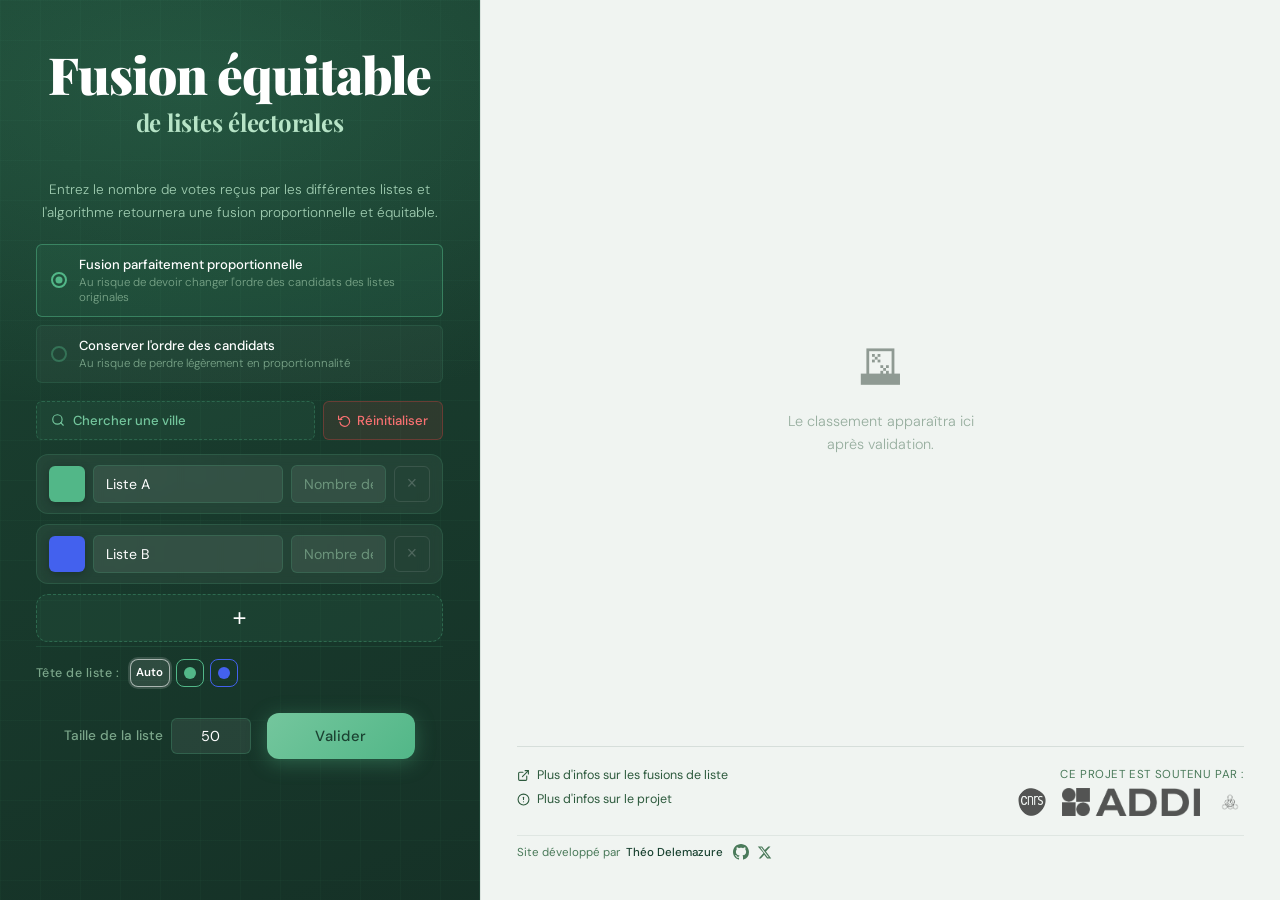
==== commit db36dba7: "V1" ====
--- a/index.html
+++ b/index.html
@@ -52,12 +52,12 @@
         <h2 class="hero-subtitle">de listes électorales</h2>
       </header>
 
-      <section class="form-section">
-
+            <section class="form-section">
+ 
         <p class="description">
-          Entrez le nombre de votes reçus par les différentes listes et l'algorithme retournera une fusion proportionnelle et équitable des listes.
+          Entrez le nombre de votes reçus par les différentes listes et l'algorithme retournera une fusion proportionnelle et équitable.
         </p>
-
+ 
         <!-- Mode de fusion -->
         <div class="mode-selector" id="mode-selector">
           <label class="mode-option active" id="mode-prop-label">
@@ -77,38 +77,38 @@
             </div>
           </label>
         </div>
-
+ 
         <p class="parity-hint hidden" id="parity-hint">Indiquez le genre des têtes de liste à l'aide des boutons H et F.</p>
-
+ 
         <!-- Boutons ville -->
         <div class="city-action-row">
         <button class="city-search-btn" id="city-search-btn">
           <svg width="14" height="14" viewBox="0 0 24 24" fill="none" stroke="currentColor" stroke-width="2" stroke-linecap="round" stroke-linejoin="round"><circle cx="11" cy="11" r="8"/><line x1="21" y1="21" x2="16.65" y2="16.65"/></svg>
-          Chercher une ville
+          <span id="city-search-btn-label">Chercher une ville</span>
         </button>
           <button class="reset-btn hidden" id="reset-btn" title="Réinitialiser le formulaire">
             <svg width="13" height="13" viewBox="0 0 24 24" fill="none" stroke="currentColor" stroke-width="2.2" stroke-linecap="round" stroke-linejoin="round"><polyline points="1 4 1 10 7 10"/><path d="M3.51 15a9 9 0 1 0 .49-4.5"/></svg>
             Réinitialiser
           </button>
         </div>
-
+ 
+        <!-- Zone d'erreur -->
+        <div class="error-box" id="error-box" aria-live="polite"></div>
+ 
+        <div class="lists-wrapper" id="lists-wrapper"></div>
+ 
+        <button class="add-btn" id="add-btn" aria-label="Ajouter une liste">
+          <span class="add-btn-icon">+</span>
+        </button>
+ 
         <!-- Sélecteur tête de liste forcée -->
         <div class="forced-head-row" id="forced-head-row">
           <span class="forced-head-label">Tête de liste&nbsp;:</span>
           <div class="forced-head-btns" id="forced-head-btns">
-            <!-- Bouton D (défaut) + boutons listes générés par JS -->
-          </div>
-        </div>
-
-        <!-- Zone d'erreur -->
-        <div class="error-box" id="error-box" aria-live="polite"></div>
-
-        <div class="lists-wrapper" id="lists-wrapper"></div>
-
-        <button class="add-btn" id="add-btn" aria-label="Ajouter une liste">
-          <span class="add-btn-icon">+</span>
-        </button>
-
+            <!-- Bouton Auto (défaut) + boutons listes générés par JS -->
+          </div>
+        </div>
+ 
         <div class="method-toggle-row">
           <span class="method-toggle-label">Méthode :</span>
           <div class="method-toggle" id="method-toggle">
@@ -116,7 +116,7 @@
             <button class="method-btn active" data-method="dhondt">D'Hondt</button>
           </div>
         </div>
-
+ 
         <div class="validate-row">
           <div class="seats-input-group">
             <label class="seats-label" for="seats-input">Taille de la liste</label>
@@ -124,7 +124,7 @@
           </div>
           <button class="validate-btn" id="validate-btn">Valider</button>
         </div>
-
+ 
       </section>
 
     </main>
@@ -141,7 +141,7 @@
       <!-- Footer info -->
       <footer class="info-footer">
         <div class="info-footer-links">
-          <a href="https://example.com/article-fusions" target="_blank" class="info-link">
+          <a href="informations.html" target="_blank" class="info-link">
             <svg width="13" height="13" viewBox="0 0 24 24" fill="none" stroke="currentColor" stroke-width="2" stroke-linecap="round" stroke-linejoin="round"><path d="M18 13v6a2 2 0 0 1-2 2H5a2 2 0 0 1-2-2V8a2 2 0 0 1 2-2h6"/><polyline points="15 3 21 3 21 9"/><line x1="10" y1="14" x2="21" y2="3"/></svg>
             Plus d'infos sur les fusions de liste
           </a>
@@ -215,6 +215,7 @@
     Attribuer le siège à la liste i* qui maximise X_i
     Incrémenter S_i*</pre>
       <p class="info-modal-text info-modal-text--small">La variante qui conserve l'ordre des candidats ne prend en compte, à chaque étape, que les listes pour lesquelles le genre du prochain candidat disponible correspond au genre requis par l'alternance hommes-femmes.</p>
+      <p class="info-modal-text">Le code source de cet outil est disponible sur <a href="https://github.com/TheoDlmz/fusionequitable" target="_blank" class="info-link">GitHub</a>.</p>
     </section>
 
     <section class="info-section">
--- a/style.css
+++ b/style.css
@@ -118,11 +118,13 @@
   display: flex;
   flex-direction: column;
   position: relative;
+  background: #f0f4f1;
+  border-left: 1px solid rgba(27,67,50,0.10);
 }
 
 .right-panel::-webkit-scrollbar { width: 4px; }
 .right-panel::-webkit-scrollbar-track { background: transparent; }
-.right-panel::-webkit-scrollbar-thumb { background: rgba(82, 183, 136, 0.25); border-radius: 2px; }
+.right-panel::-webkit-scrollbar-thumb { background: rgba(27, 67, 50, 0.20); border-radius: 2px; }
 
 /* Placeholder avant calcul */
 .results-placeholder {
@@ -132,7 +134,7 @@
   align-items: center;
   justify-content: center;
   gap: 14px;
-  opacity: 0.35;
+  opacity: 0.45;
   text-align: center;
 }
 
@@ -142,7 +144,7 @@
 
 .results-placeholder p {
   font-size: 0.9rem;
-  color: var(--green-pale);
+  color: #2d5a3d;
   font-weight: 300;
   max-width: 220px;
   line-height: 1.6;
@@ -174,7 +176,7 @@
   font-family: 'Playfair Display', serif;
   font-size: 1.5rem;
   font-weight: 700;
-  color: var(--white);
+  color: #1B4332;
   margin-bottom: 4px;
 }
 
@@ -459,7 +461,7 @@
 
 .list-row {
   display: grid;
-  grid-template-columns: 36px 1fr 1fr 36px;
+  grid-template-columns: 36px 2fr 1fr 36px;
   align-items: center;
   gap: 8px;
   background: rgba(255, 255, 255, 0.05);
@@ -715,9 +717,10 @@
   flex-direction: column;
   margin-bottom: 16px;
   background: rgba(255,255,255,0.03);
-  border: 1px solid rgba(82,183,136,0.18);
+  border: 1px solid rgba(27,67,50,0.18);
   border-radius: var(--radius-md);
   overflow: hidden;
+  box-shadow: 0 1px 4px rgba(27,67,50,0.07);
 }
 
 .dispro-bar {
@@ -1206,29 +1209,34 @@
    ========================================= */
 
 .share-btn {
-  position: absolute;
-  top: 0;
-  right: 0;
-  display: flex;
+  position: fixed;
+  top: 20px;
+  right: 24px;
+  z-index: 50;
+  display: none;
   align-items: center;
   gap: 7px;
   font-family: 'DM Sans', sans-serif;
-  font-size: 0.78rem;
-  font-weight: 500;
-  color: var(--green-light);
-  background: rgba(82,183,136,0.1);
-  border: 1px solid rgba(82,183,136,0.25);
+  font-size: 0.82rem;
+  font-weight: 600;
+  color: #fff;
+  background: #2d7a4a;
+  border: none;
   border-radius: 999px;
-  padding: 6px 14px;
-  cursor: pointer;
-  transition: background var(--transition), border-color var(--transition), color var(--transition);
+  padding: 8px 18px;
+  cursor: pointer;
+  transition: background var(--transition), box-shadow var(--transition);
   white-space: nowrap;
+  box-shadow: 0 2px 8px rgba(27,67,50,0.18);
+}
+
+.share-btn.active {
+  display: flex !important;
 }
 
 .share-btn:hover {
-  background: rgba(82,183,136,0.2);
-  border-color: rgba(82,183,136,0.5);
-  color: var(--white);
+  background: #1B4332;
+  box-shadow: 0 4px 14px rgba(27,67,50,0.28);
 }
 
 /* =========================================
@@ -1397,13 +1405,7 @@
   flex-shrink: 0;
 }
 
-/* Share btn est fixed, on neutralise l'ancien position:absolute hérité */
-.share-btn {
-  position: fixed;
-  top: 20px;
-  right: 24px;
-  z-index: 50;
-}
+/* Share btn position fixed dans le topbar */
 
 /* =========================================
    HERO LOGO
@@ -1423,6 +1425,9 @@
    ========================================= */
 
 .forced-head-row {
+  border-top: 1px solid rgba(82,183,136,0.15);
+  padding-top: 12px;
+  margin-top: 4px;
   display: flex;
   align-items: center;
   gap: 10px;
@@ -1635,7 +1640,7 @@
   overflow: hidden;
   text-overflow: ellipsis;
   white-space: nowrap;
-  max-width: 220px;
+  max-width: 440px;
 }
 
 .dispro-desc-text {
@@ -2106,7 +2111,7 @@
 
 /* Checkbox "utiliser les noms des candidats" */
 .city-use-candidates {
-  padding: 10px 0 4px;
+  padding: 12px 0;
   border-top: 1px solid rgba(82,183,136,0.12);
   margin-top: 12px;
   flex-shrink: 0;
@@ -2183,6 +2188,7 @@
 
 .city-input-wrapper {
   position: relative;
+  margin-top: 4px;
 }
 
 .city-input-wrapper .city-input {
@@ -2192,6 +2198,7 @@
 .city-input-wrapper .city-results {
   border-top: none;
   border-radius: 0 0 10px 10px;
+  margin-bottom: 16px;
 }
 
 /* Indice de proportionnalité */
@@ -2219,7 +2226,7 @@
   column-gap: 24px;
   row-gap: 14px;
   padding: 20px 0 8px;
-  border-top: 1px solid rgba(82,183,136,0.12);
+  border-top: 1px solid rgba(27,67,50,0.12);
   margin-top: auto;
   align-items: start;
 }
@@ -2230,7 +2237,7 @@
   gap: 7px;
   font-family: 'DM Sans', sans-serif;
   font-size: 0.78rem;
-  color: var(--text-muted);
+  color: #2d5a3d;
   background: none;
   border: none;
   cursor: pointer;
@@ -2239,7 +2246,7 @@
   transition: color var(--transition);
   width: fit-content;
 }
-.info-link:hover { color: var(--green-light); }
+.info-link:hover { color: #1B4332; }
 
 .info-support {
   display: flex;
@@ -2250,7 +2257,7 @@
 .info-support-label {
   font-family: 'DM Sans', sans-serif;
   font-size: 0.72rem;
-  color: var(--text-muted);
+  color: #4a7a5a;
   text-transform: uppercase;
   letter-spacing: 0.05em;
 }
@@ -2265,8 +2272,8 @@
 .info-logo {
   height: 28px;
   width: auto;
-  opacity: 0.7;
-  filter: brightness(0) invert(1);
+  opacity: 0.65;
+  filter: brightness(0);
   transition: opacity var(--transition);
 }
 .info-logo:hover { opacity: 1; }
@@ -2278,18 +2285,18 @@
   flex-wrap: wrap;
   font-family: 'DM Sans', sans-serif;
   font-size: 0.72rem;
-  color: var(--text-muted);
+  color: #4a7a5a;
   padding-top: 8px;
-  border-top: 1px solid rgba(82,183,136,0.08);
+  border-top: 1px solid rgba(27,67,50,0.08);
 }
 
 .info-dev-name {
-  color: var(--white);
+  color: #1B4332;
   text-decoration: none;
   font-weight: 500;
   transition: color var(--transition);
 }
-.info-dev-name:hover { color: var(--green-light); }
+.info-dev-name:hover { color: #2d7a4a; }
 
 .info-dev-links {
   display: flex;
@@ -2298,12 +2305,12 @@
 }
 
 .info-icon-link {
-  color: var(--text-muted);
+  color: #4a7a5a;
   transition: color var(--transition);
   display: flex;
   align-items: center;
 }
-.info-icon-link:hover { color: var(--white); }
+.info-icon-link:hover { color: #1B4332; }
 
 /* =========================================
    MODAL INFO PROJET
@@ -2401,31 +2408,31 @@
 
 .info-team-name {
   font-weight: 600;
-  color: var(--white);
+  color: #1B4332;
 }
 .info-team-name a, a.info-team-name {
-  color: var(--white);
+  color: #1B4332;
   text-decoration: none;
   font-weight: 600;
 }
-.info-team-name a:hover, a.info-team-name:hover { color: var(--green-light); }
+.info-team-name a:hover, a.info-team-name:hover { color: #2d7a4a; }
 .info-team-affil {
-  color: var(--text-muted);
+  color: #4a7a5a;
 }
 .info-team-link {
-  color: var(--green-light);
+  color: #2d7a4a;
   text-decoration: none;
   font-size: 0.75rem;
   transition: color var(--transition);
 }
-.info-team-link:hover { color: var(--white); }
+.info-team-link:hover { color: #1B4332; }
 .info-team-name .info-team-link,
 .info-team-name.info-team-link {
-  color: var(--white);
+  color: #1B4332;
   font-size: inherit;
 }
 .info-team-name .info-team-link:hover,
-.info-team-name.info-team-link:hover { color: var(--green-light); }
+.info-team-name.info-team-link:hover { color: #2d7a4a; }
 
 .info-contact-link {
   color: var(--green-light);
@@ -2455,4 +2462,137 @@
 .info-footer-dev {
   grid-column: 1 / -1;
   grid-row: 2;
+}
+
+/* =========================================
+   LOADER CANDIDATS
+   ========================================= */
+
+.candidats-loader {
+  flex: 1;
+  display: flex;
+  flex-direction: column;
+  align-items: center;
+  justify-content: center;
+  gap: 18px;
+  padding: 40px;
+}
+
+.candidats-loader-spinner {
+  width: 36px;
+  height: 36px;
+  border: 3px solid rgba(255,255,255,0.15);
+  border-top-color: var(--green-light, #52B788);
+  border-radius: 50%;
+  animation: loader-spin 0.75s linear infinite;
+}
+
+@keyframes loader-spin {
+  to { transform: rotate(360deg); }
+}
+
+.candidats-loader-text {
+  font-size: 0.9rem;
+  color: var(--green-pale, #d8f3dc);
+  font-weight: 300;
+  opacity: 0.7;
+  letter-spacing: 0.02em;
+}
+
+/* =========================================
+   EXPORT BUTTONS
+   ========================================= */
+
+.results-title-row {
+  display: flex;
+  align-items: center;
+  gap: 12px;
+  margin-bottom: 4px;
+}
+
+.results-export-btns {
+  display: flex;
+  gap: 6px;
+  flex-shrink: 0;
+}
+
+.export-btn {
+  display: flex;
+  align-items: center;
+  gap: 5px;
+  padding: 5px 11px;
+  border-radius: var(--radius-sm);
+  border: 1px solid rgba(27,67,50,0.20);
+  background: rgba(27,67,50,0.06);
+  color: #1B4332;
+  font-family: 'DM Sans', sans-serif;
+  font-size: 0.75rem;
+  font-weight: 500;
+  cursor: pointer;
+  transition: background var(--transition), border-color var(--transition);
+}
+
+.export-btn:hover {
+  background: rgba(27,67,50,0.12);
+  border-color: rgba(27,67,50,0.35);
+}
+
+/* =========================================
+   RIGHT PANEL — fond clair, textes sombres
+   ========================================= */
+
+/* summary chips sur fond clair */
+.results-content.visible .summary-chip {
+  background: #fff;
+  border: 1px solid rgba(27,67,50,0.18);
+  color: #2d5a3d;
+  box-shadow: 0 1px 3px rgba(27,67,50,0.06);
+}
+
+/* dispro sur fond clair */
+.dispro-row {
+  background: #fff;
+  border: 1px solid rgba(27,67,50,0.18);
+  box-shadow: 0 1px 4px rgba(27,67,50,0.07);
+}
+
+.dispro-label { color: #2d5a3d; }
+.dispro-value { color: #1B4332; }
+.dispro-desc-text { color: #3a6b4a; }
+.dispro-desc-name { color: #1B4332; }
+.dispro-toggle-link { color: #2d7a4a; }
+.dispro-toggle-link:hover { color: #1B4332; }
+
+/* parity status sur fond clair */
+.parity-status { border-color: rgba(27,67,50,0.15); }
+.parity-status-label { color: #4a7a5a; }
+.parity-status-value { color: #1B4332; }
+
+/* candidats loader sur fond clair */
+.candidats-loader-text { color: #2d5a3d; opacity: 0.7; }
+.candidats-loader-spinner {
+  border-color: rgba(27,67,50,0.15);
+  border-top-color: #2d7a4a;
+}
+
+@media (max-width: 768px) {
+  .info-footer {
+    grid-template-columns: 1fr;
+    grid-template-rows: auto auto auto;
+  }
+
+  .info-footer-links {
+    grid-column: 1;
+    grid-row: 1;
+  }
+
+  .info-footer-support {
+    grid-column: 1;
+    grid-row: 2;
+    align-items: flex-start;
+  }
+
+  .info-footer-dev {
+    grid-row: 3;
+  }
 }
